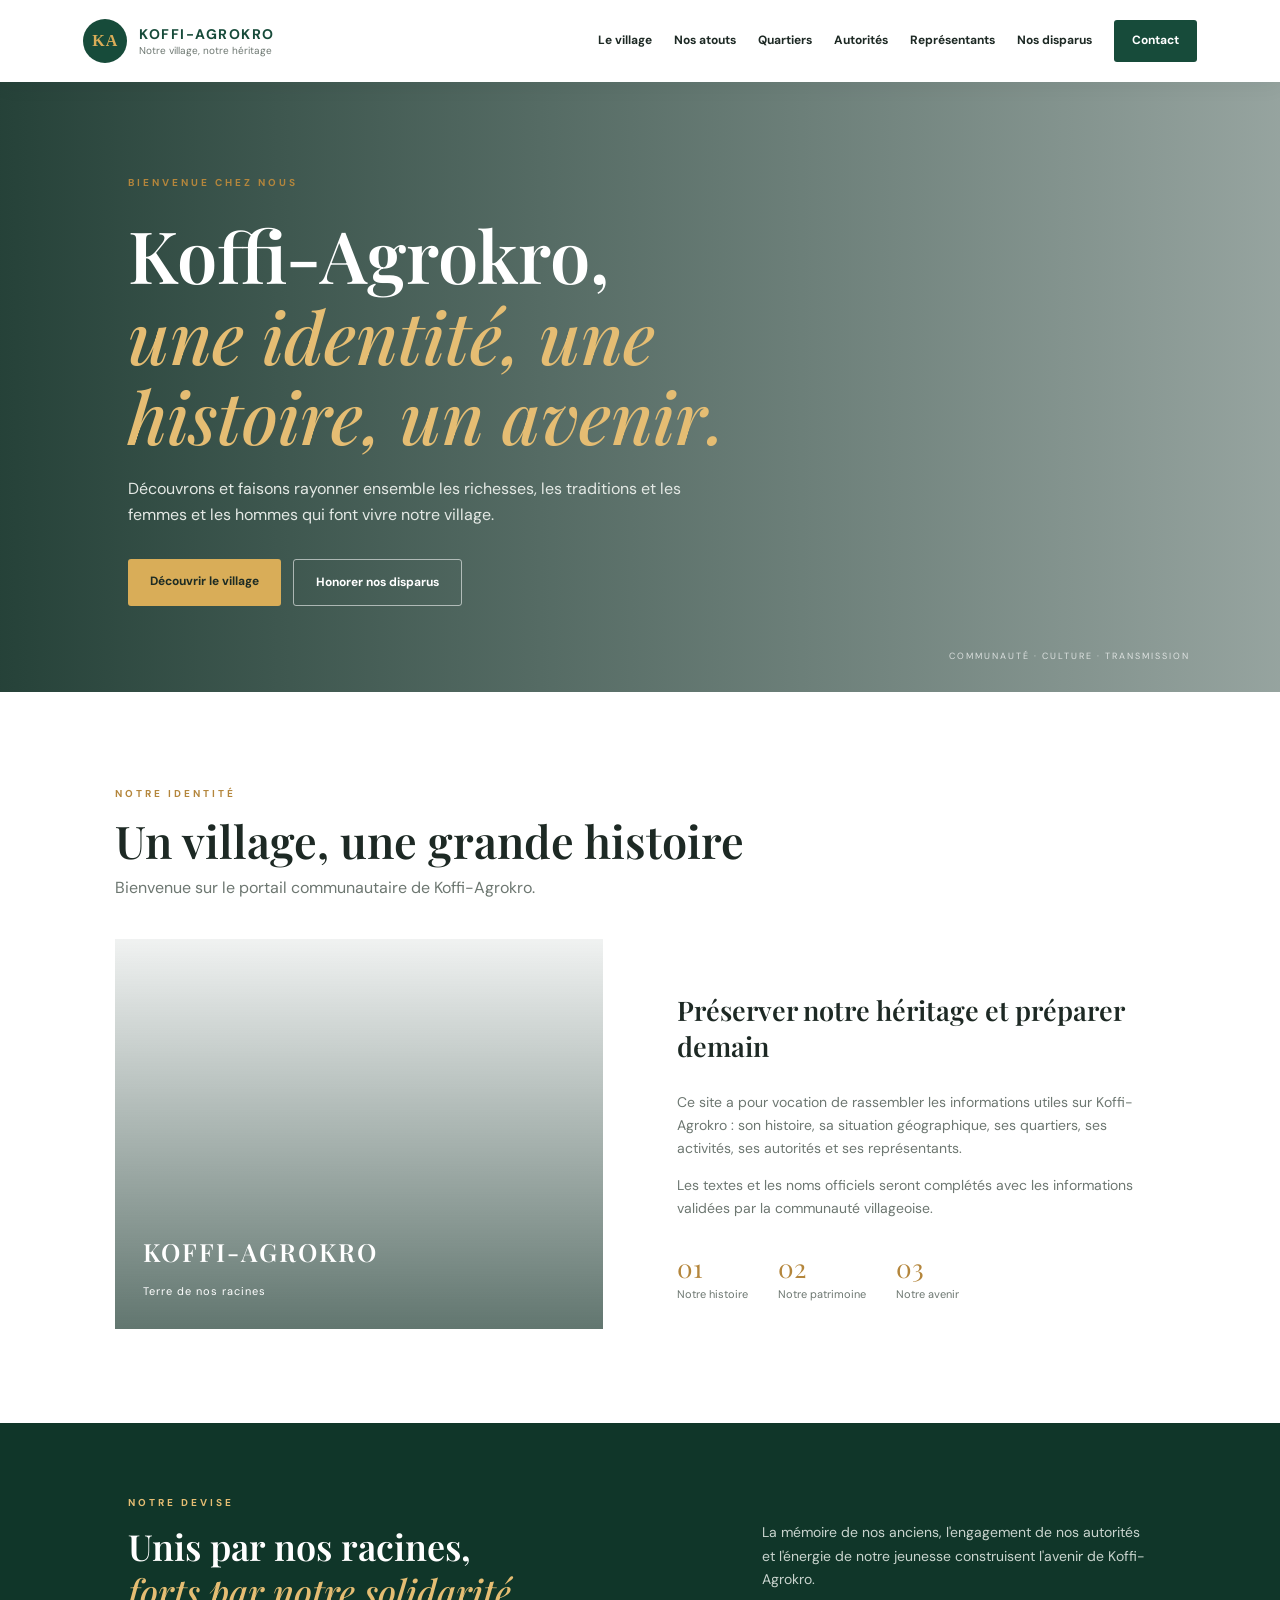
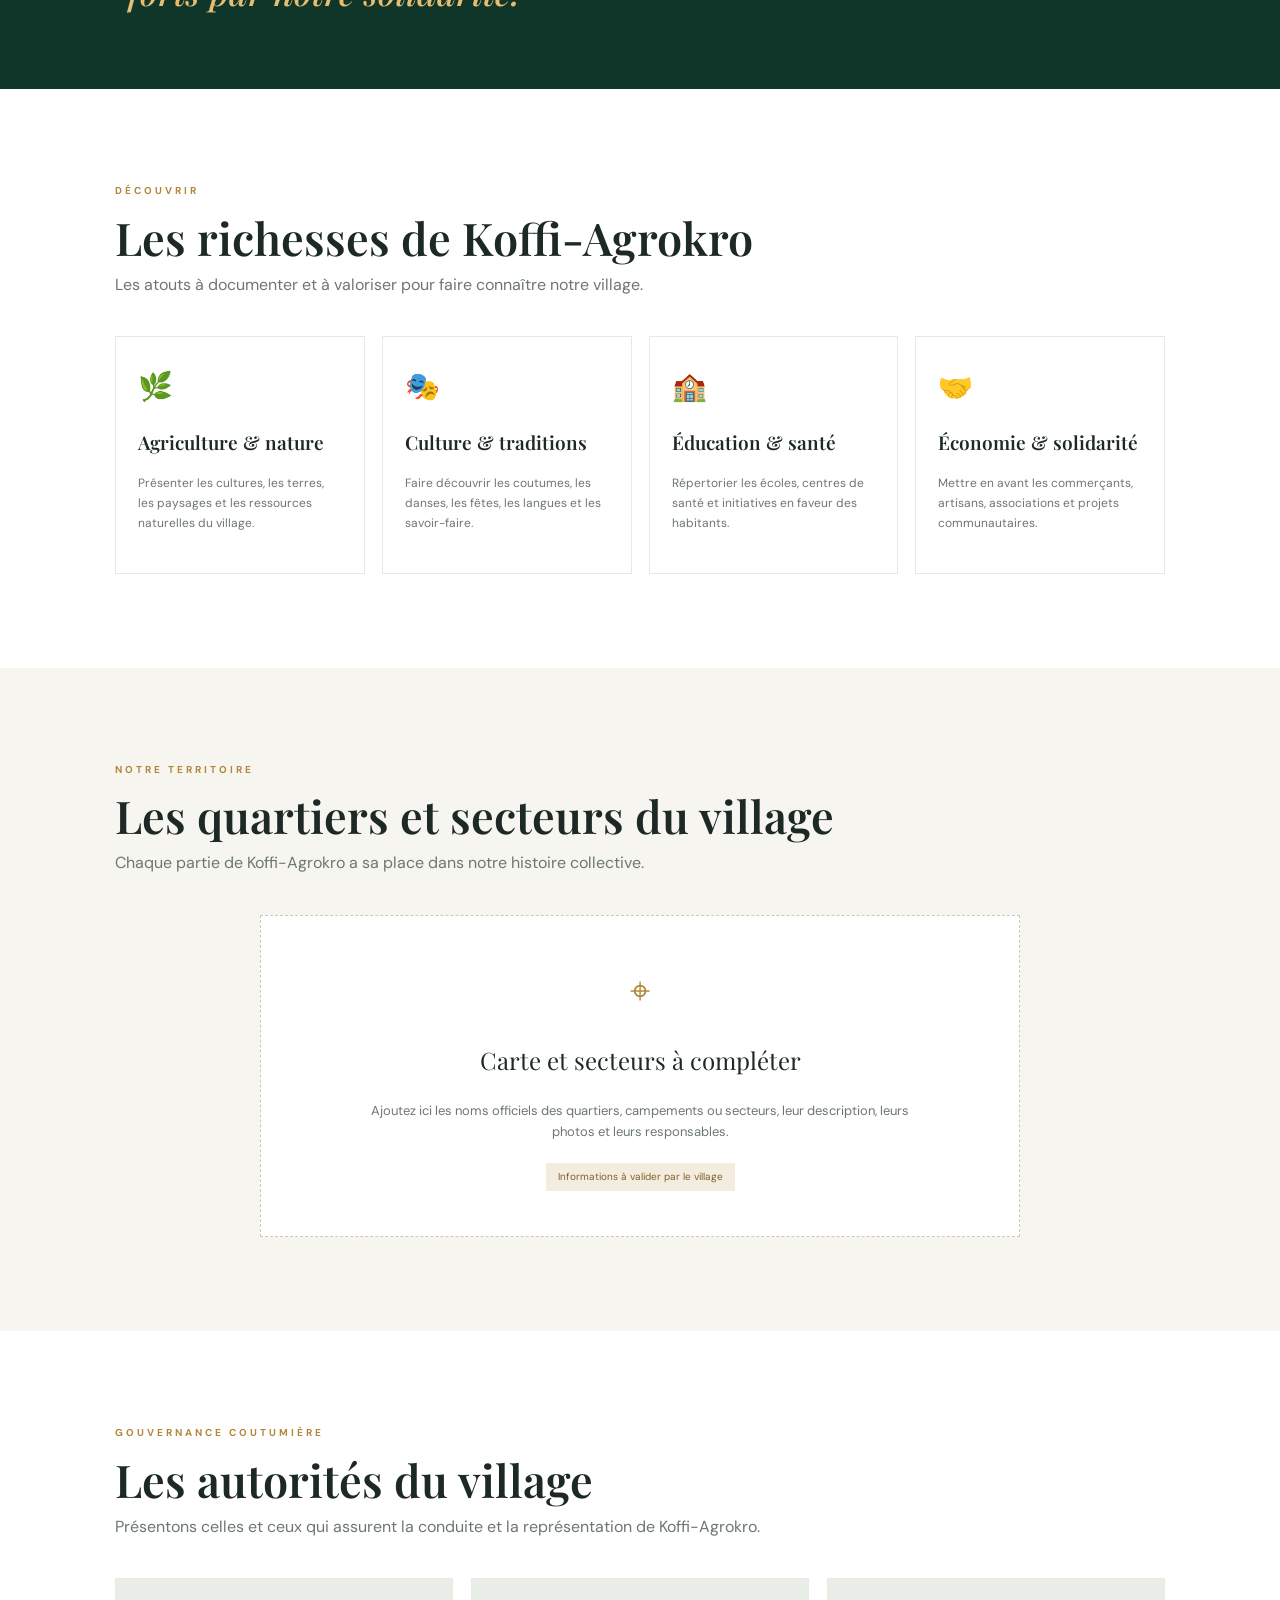
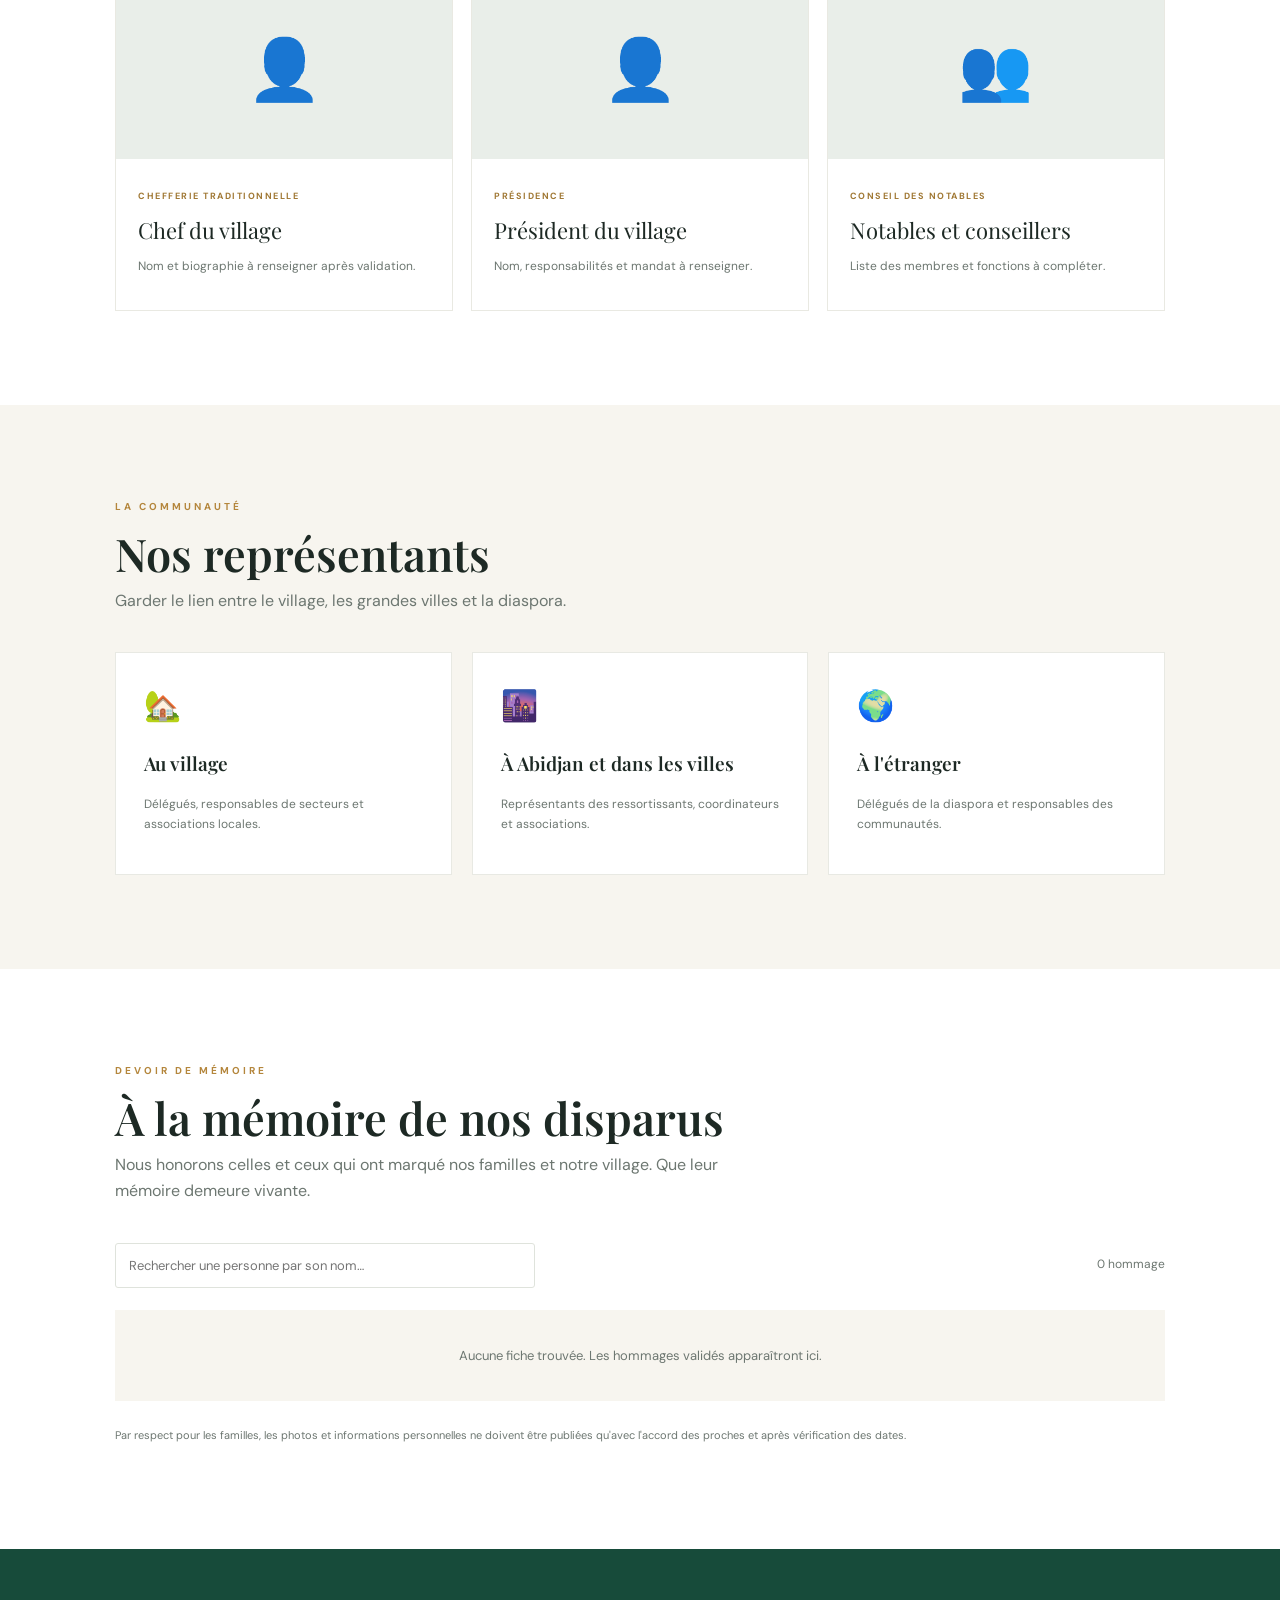
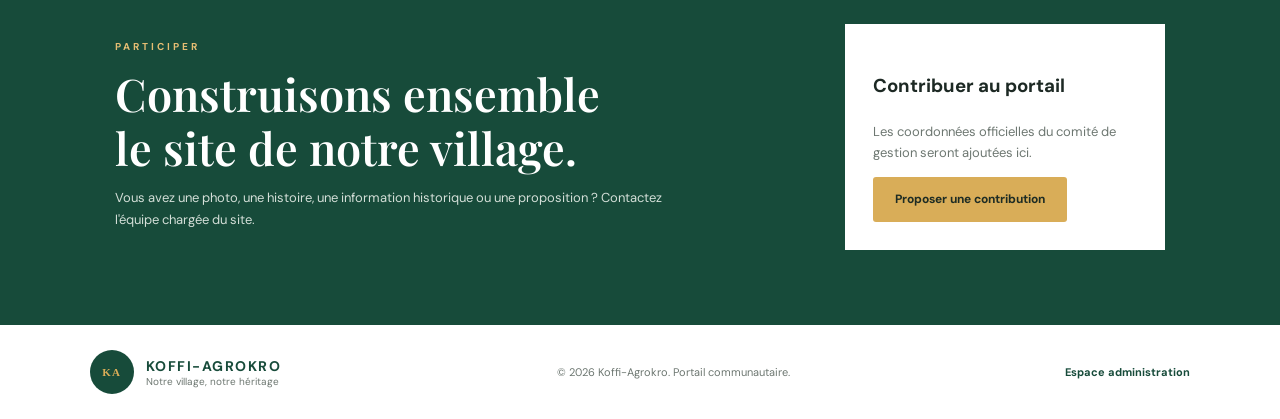
==== index.html @ fb9f36af "first commit" ====
<!doctype html>
<html lang="fr">
<head>
  <meta charset="utf-8">
  <meta name="viewport" content="width=device-width, initial-scale=1">
  <meta name="description" content="Portail communautaire de Koffi-Agrokro : histoire, patrimoine, autorités, quartiers et mémoire des disparus.">
  <title>Koffi-Agrokro | Notre village, notre héritage</title>
  <link rel="stylesheet" href="styles.css">
</head>
<body>
<header class="site-header">
  <a class="brand" href="#accueil" aria-label="Accueil Koffi-Agrokro">
    <span class="brand-mark">KA</span><span><strong>KOFFI-AGROKRO</strong><small>Notre village, notre héritage</small></span>
  </a>
  <button class="menu-toggle" id="menuToggle" aria-label="Ouvrir le menu">☰</button>
  <nav id="mainNav">
    <a href="#village">Le village</a><a href="#atouts">Nos atouts</a><a href="#quartiers">Quartiers</a>
    <a href="#autorites">Autorités</a><a href="#representants">Représentants</a><a href="#memoire">Nos disparus</a><a href="#contact" class="nav-cta">Contact</a>
  </nav>
</header>

<main>
<section class="hero" id="accueil">
  <div class="hero-overlay"></div>
  <div class="hero-content">
    <span class="eyebrow">BIENVENUE CHEZ NOUS</span>
    <h1>Koffi-Agrokro,<br><em>une identité, une histoire, un avenir.</em></h1>
    <p>Découvrons et faisons rayonner ensemble les richesses, les traditions et les femmes et les hommes qui font vivre notre village.</p>
    <div class="hero-actions"><a class="button button-gold" href="#village">Découvrir le village</a><a class="button button-light" href="#memoire">Honorer nos disparus</a></div>
  </div>
  <div class="hero-note">COMMUNAUTÉ · CULTURE · TRANSMISSION</div>
</section>

<section class="welcome section" id="village">
  <div class="section-kicker">NOTRE IDENTITÉ</div>
  <div class="section-heading"><h2>Un village, une grande histoire</h2><p>Bienvenue sur le portail communautaire de Koffi-Agrokro.</p></div>
  <div class="welcome-grid">
    <div class="welcome-art"><div class="art-label">KOFFI-AGROKRO<br><span>Terre de nos racines</span></div></div>
    <div class="welcome-copy">
      <h3>Préserver notre héritage et préparer demain</h3>
      <p>Ce site a pour vocation de rassembler les informations utiles sur Koffi-Agrokro : son histoire, sa situation géographique, ses quartiers, ses activités, ses autorités et ses représentants.</p>
      <p>Les textes et les noms officiels seront complétés avec les informations validées par la communauté villageoise.</p>
      <div class="fact-row"><div><strong>01</strong><span>Notre histoire</span></div><div><strong>02</strong><span>Notre patrimoine</span></div><div><strong>03</strong><span>Notre avenir</span></div></div>
    </div>
  </div>
</section>

<section class="dark-band">
  <div><span class="section-kicker light-kicker">NOTRE DEVISE</span><h2>Unis par nos racines,<br><em>forts par notre solidarité.</em></h2></div>
  <p>La mémoire de nos anciens, l'engagement de nos autorités et l'énergie de notre jeunesse construisent l'avenir de Koffi-Agrokro.</p>
</section>

<section class="section" id="atouts">
  <div class="section-kicker">DÉCOUVRIR</div><div class="section-heading"><h2>Les richesses de Koffi-Agrokro</h2><p>Les atouts à documenter et à valoriser pour faire connaître notre village.</p></div>
  <div class="cards-grid">
    <article class="info-card"><div class="card-icon">🌿</div><h3>Agriculture & nature</h3><p>Présenter les cultures, les terres, les paysages et les ressources naturelles du village.</p></article>
    <article class="info-card"><div class="card-icon">🎭</div><h3>Culture & traditions</h3><p>Faire découvrir les coutumes, les danses, les fêtes, les langues et les savoir-faire.</p></article>
    <article class="info-card"><div class="card-icon">🏫</div><h3>Éducation & santé</h3><p>Répertorier les écoles, centres de santé et initiatives en faveur des habitants.</p></article>
    <article class="info-card"><div class="card-icon">🤝</div><h3>Économie & solidarité</h3><p>Mettre en avant les commerçants, artisans, associations et projets communautaires.</p></article>
  </div>
</section>

<section class="section section-soft" id="quartiers">
  <div class="section-kicker">NOTRE TERRITOIRE</div><div class="section-heading"><h2>Les quartiers et secteurs du village</h2><p>Chaque partie de Koffi-Agrokro a sa place dans notre histoire collective.</p></div>
  <div class="placeholder-panel"><span class="placeholder-symbol">⌖</span><h3>Carte et secteurs à compléter</h3><p>Ajoutez ici les noms officiels des quartiers, campements ou secteurs, leur description, leurs photos et leurs responsables.</p><span class="small-tag">Informations à valider par le village</span></div>
</section>

<section class="section" id="autorites">
  <div class="section-kicker">GOUVERNANCE COUTUMIÈRE</div><div class="section-heading"><h2>Les autorités du village</h2><p>Présentons celles et ceux qui assurent la conduite et la représentation de Koffi-Agrokro.</p></div>
  <div class="leaders-grid">
    <article class="leader-card"><div class="portrait-placeholder">👤</div><div class="leader-info"><span class="role">CHEFFERIE TRADITIONNELLE</span><h3>Chef du village</h3><p>Nom et biographie à renseigner après validation.</p></div></article>
    <article class="leader-card"><div class="portrait-placeholder">👤</div><div class="leader-info"><span class="role">PRÉSIDENCE</span><h3>Président du village</h3><p>Nom, responsabilités et mandat à renseigner.</p></div></article>
    <article class="leader-card"><div class="portrait-placeholder">👥</div><div class="leader-info"><span class="role">CONSEIL DES NOTABLES</span><h3>Notables et conseillers</h3><p>Liste des membres et fonctions à compléter.</p></div></article>
  </div>
</section>

<section class="section section-soft" id="representants">
  <div class="section-kicker">LA COMMUNAUTÉ</div><div class="section-heading"><h2>Nos représentants</h2><p>Garder le lien entre le village, les grandes villes et la diaspora.</p></div>
  <div class="representative-grid">
    <article><span>🏡</span><h3>Au village</h3><p>Délégués, responsables de secteurs et associations locales.</p></article>
    <article><span>🌆</span><h3>À Abidjan et dans les villes</h3><p>Représentants des ressortissants, coordinateurs et associations.</p></article>
    <article><span>🌍</span><h3>À l'étranger</h3><p>Délégués de la diaspora et responsables des communautés.</p></article>
  </div>
</section>

<section class="memorial-section section" id="memoire">
  <div class="section-kicker">DEVOIR DE MÉMOIRE</div><div class="section-heading"><h2>À la mémoire de nos disparus</h2><p>Nous honorons celles et ceux qui ont marqué nos familles et notre village. Que leur mémoire demeure vivante.</p></div>
  <div class="memorial-tools"><input id="memorialSearch" type="search" placeholder="Rechercher une personne par son nom…" aria-label="Rechercher un disparu"><span id="memorialCount">0 hommage</span></div>
  <div class="memorial-grid" id="memorialGrid"><div class="empty-state">Les premières fiches commémoratives seront publiées ici après validation des familles.</div></div>
  <p class="privacy-note">Par respect pour les familles, les photos et informations personnelles ne doivent être publiées qu'avec l'accord des proches et après vérification des dates.</p>
</section>

<section class="contact-section" id="contact">
  <div class="contact-inner"><div><span class="section-kicker light-kicker">PARTICIPER</span><h2>Construisons ensemble<br>le site de notre village.</h2><p>Vous avez une photo, une histoire, une information historique ou une proposition ? Contactez l'équipe chargée du site.</p></div>
  <div class="contact-box"><h3>Contribuer au portail</h3><p>Les coordonnées officielles du comité de gestion seront ajoutées ici.</p><a class="button button-gold" href="mailto:contact@koffi-agrokro.ci?subject=Contribution%20au%20site%20de%20Koffi-Agrokro">Proposer une contribution</a></div></div>
</section>
</main>
<footer><a class="brand footer-brand" href="#accueil"><span class="brand-mark">KA</span><span><strong>KOFFI-AGROKRO</strong><small>Notre village, notre héritage</small></span></a><p>© <span id="year"></span> Koffi-Agrokro. Portail communautaire.</p><a href="admin.html">Espace administration</a></footer>
<script src="script.js"></script>
</body></html>
---- styles.css ----
@import url('https://fonts.googleapis.com/css2?family=DM+Sans:wght@400;500;600;700&family=Playfair+Display:wght@500;600;700&display=swap');
:root{--green:#174b3a;--deep:#103629;--gold:#d9ad58;--cream:#f7f5ef;--ink:#1d2924;--muted:#6d7771}
*{box-sizing:border-box}html{scroll-behavior:smooth}body{margin:0;color:var(--ink);font-family:'DM Sans',Arial,sans-serif;line-height:1.65}a{color:inherit;text-decoration:none}.site-header{height:82px;padding:0 6.5%;display:flex;align-items:center;justify-content:space-between;background:#fff;position:sticky;top:0;z-index:20;box-shadow:0 3px 20px #102d2010}.brand{display:flex;align-items:center;gap:12px;color:var(--green)}.brand-mark{width:44px;height:44px;border-radius:50%;background:var(--green);color:var(--gold);display:grid;place-items:center;font-family:Georgia,serif;font-weight:bold;letter-spacing:1px}.brand strong,.brand small{display:block;line-height:1.3}.brand strong{font-size:14px;letter-spacing:1.5px}.brand small{font-size:10px;color:var(--muted)}nav{display:flex;gap:22px;align-items:center;font-size:12px;font-weight:700}nav a:hover{color:#a97825}.nav-cta{background:var(--green);color:white;padding:11px 18px;border-radius:3px}.menu-toggle{display:none;background:none;border:0;font-size:26px}.hero{min-height:610px;background:linear-gradient(90deg,#102f25e8,#102f2570),url('https://images.unsplash.com/photo-1516026672322-bc52d61a55d5?auto=format&fit=crop&w=2000&q=85') center/cover;position:relative;display:flex;align-items:center;padding:70px 10%;color:white}.hero-content{max-width:720px;position:relative;z-index:1}.eyebrow,.section-kicker{font-size:10px;letter-spacing:3px;font-weight:700;color:#b4863c}.hero h1{font:600 clamp(40px,6vw,72px)/1.12 'Playfair Display',Georgia,serif;margin:20px 0}.hero h1 em,.dark-band h2 em{color:#e5bd73;font-weight:500}.hero p{max-width:570px;color:#e4e9e5;font-size:16px}.hero-actions{display:flex;gap:12px;margin-top:30px;flex-wrap:wrap}.button{display:inline-block;padding:13px 22px;font-size:12px;font-weight:700;border-radius:3px}.button-gold{background:var(--gold);color:#1e2c24}.button-light{border:1px solid #ffffff90;color:white}.hero-note{position:absolute;bottom:28px;right:7%;font-size:9px;letter-spacing:2px;color:#ffffffb8}.section{padding:94px 9%}.section-heading{margin:10px 0 38px}.section-heading h2,.contact-section h2{font:600 clamp(30px,4vw,45px)/1.2 'Playfair Display',Georgia,serif;margin:8px 0}.section-heading p{color:var(--muted);max-width:650px;margin:0}.welcome-grid{display:grid;grid-template-columns:1fr 1fr;gap:7%;align-items:center}.welcome-art{height:390px;background:linear-gradient(0deg,#102f25a8,#102f2510),url('https://images.unsplash.com/photo-1500382017468-9049fed747ef?auto=format&fit=crop&w=1000&q=80') center/cover;display:flex;align-items:end;padding:28px}.art-label{color:white;font:600 25px 'Playfair Display',serif;letter-spacing:2px}.art-label span{font:11px 'DM Sans';letter-spacing:1px}.welcome-copy h3{font:600 27px 'Playfair Display',serif}.welcome-copy p{color:var(--muted);font-size:14px}.fact-row{display:flex;gap:30px;margin-top:30px}.fact-row strong,.fact-row span{display:block}.fact-row strong{font:26px 'Playfair Display';color:#b4863c}.fact-row span{font-size:11px;color:var(--muted)}.dark-band{background:var(--deep);color:white;padding:65px 10%;display:flex;justify-content:space-between;gap:50px;align-items:center}.dark-band h2{font:600 36px/1.25 'Playfair Display';margin:10px 0}.dark-band p{max-width:390px;color:#c9d4ce;font-size:14px}.light-kicker{color:#e5bd73}.cards-grid{display:grid;grid-template-columns:repeat(4,1fr);gap:17px}.info-card{padding:27px 22px;border:1px solid #e8e9e3;background:white;min-height:220px}.card-icon{font-size:28px}.info-card h3,.representative-grid h3{font:600 19px 'Playfair Display'}.info-card p,.representative-grid p{font-size:12px;color:var(--muted)}.section-soft{background:var(--cream)}.placeholder-panel{border:1px dashed #c9c9b9;background:#fff;padding:45px;text-align:center;max-width:760px;margin:auto}.placeholder-symbol{font-size:36px;color:#b4863c}.placeholder-panel h3{font:24px 'Playfair Display'}.placeholder-panel p{max-width:540px;margin:auto;color:var(--muted);font-size:13px}.small-tag{display:inline-block;margin-top:20px;background:#f3eddf;color:#80602d;padding:6px 12px;font-size:10px}.leaders-grid{display:grid;grid-template-columns:repeat(3,1fr);gap:18px}.leader-card{border:1px solid #e9e9e2;background:#fff}.portrait-placeholder{height:180px;background:#e9eee9;display:grid;place-items:center;font-size:60px;color:#9ca99f}.leader-info{padding:22px}.role{font-size:9px;letter-spacing:1.5px;color:#a07834;font-weight:bold}.leader-info h3{font:22px 'Playfair Display';margin:7px 0}.leader-info p{font-size:12px;color:var(--muted)}.representative-grid{display:grid;grid-template-columns:repeat(3,1fr);gap:20px}.representative-grid article{padding:28px;background:white;border:1px solid #e8e9e3}.representative-grid article>span{font-size:30px}.memorial-section{background:#fff}.memorial-tools{display:flex;justify-content:space-between;gap:15px;align-items:center;margin-bottom:22px}.memorial-tools input,.admin-form input,.admin-form textarea,.admin-form select{padding:13px;border:1px solid #dfe3dc;border-radius:3px;font:13px 'DM Sans';width:100%;background:white}.memorial-tools input{max-width:420px}.memorial-tools span{font-size:12px;color:var(--muted)}.memorial-grid{display:grid;grid-template-columns:repeat(3,1fr);gap:18px}.memorial-card{border:1px solid #e7e7e0;padding:20px;display:flex;gap:15px}.memorial-photo{width:85px;height:100px;object-fit:cover;background:#edf0eb}.memorial-card h3{font:18px 'Playfair Display';margin:0}.memorial-card p{font-size:11px;color:var(--muted);margin:4px 0}.empty-state{grid-column:1/-1;padding:35px;text-align:center;background:var(--cream);color:var(--muted);font-size:13px}.privacy-note{font-size:11px;color:var(--muted);margin-top:25px}.contact-section{background:var(--green);color:white;padding:75px 9%}.contact-inner{display:flex;justify-content:space-between;gap:50px;align-items:center}.contact-inner>div:first-child{max-width:560px}.contact-section p{color:#d4dfd8;font-size:13px}.contact-box{background:#fff;color:var(--ink);padding:28px;max-width:320px}.contact-box p{color:var(--muted)}footer{padding:25px 7%;display:flex;align-items:center;justify-content:space-between;gap:20px;font-size:11px;color:var(--muted)}footer>a:last-child{color:var(--green);font-weight:bold}.footer-brand{color:var(--green)}
/* Administration */.admin-body{background:var(--cream);min-height:100vh}.admin-wrap{max-width:1050px;margin:45px auto;padding:0 20px}.admin-top{display:flex;justify-content:space-between;align-items:center;gap:20px;margin-bottom:30px}.admin-top h1{font:34px 'Playfair Display';margin:5px 0}.admin-panel{background:#fff;border:1px solid #e6e8e1;padding:26px;margin-bottom:22px}.admin-panel h2{font:23px 'Playfair Display';margin-top:0}.admin-form{display:grid;grid-template-columns:repeat(2,1fr);gap:13px}.admin-form label{font-size:11px;font-weight:bold;color:#59665e;display:block}.admin-form label input,.admin-form label textarea,.admin-form label select{margin-top:6px}.admin-form .wide{grid-column:1/-1}.admin-form textarea{min-height:85px;resize:vertical}.admin-form button{border:0;cursor:pointer}.admin-list{display:grid;gap:10px}.admin-item{display:flex;justify-content:space-between;align-items:center;gap:15px;padding:12px;background:var(--cream);font-size:13px}.delete-btn{background:#8d3838;color:white;border:0;padding:8px 12px;cursor:pointer}.admin-help{font-size:12px;color:var(--muted);line-height:1.6}.notice{padding:12px;background:#f4eddd;color:#6c542b;font-size:12px;margin-bottom:18px}
@media(max-width:900px){nav{gap:12px;font-size:10px}.site-header{padding:0 4%}.section{padding:70px 6%}.cards-grid{grid-template-columns:repeat(2,1fr)}}
@media(max-width:680px){.site-header{height:70px}.menu-toggle{display:block}nav{display:none;position:absolute;top:70px;left:0;right:0;background:#fff;padding:18px 7%;box-shadow:0 10px 15px #0001;flex-direction:column;align-items:stretch}nav.open{display:flex}nav a{padding:8px}.hero{min-height:570px;padding:60px 7%}.hero h1{font-size:43px}.welcome-grid,.contact-inner{grid-template-columns:1fr;display:grid}.welcome-art{height:270px}.dark-band{display:block;padding:50px 7%}.cards-grid,.leaders-grid,.representative-grid,.memorial-grid{grid-template-columns:1fr}.contact-box{max-width:none}.memorial-tools{align-items:stretch;flex-direction:column}.memorial-tools input{max-width:none}footer{flex-direction:column;align-items:flex-start}.admin-top{align-items:flex-start;flex-direction:column}.admin-form{grid-template-columns:1fr}.admin-form .wide{grid-column:auto}.memorial-card{max-width:100%}}
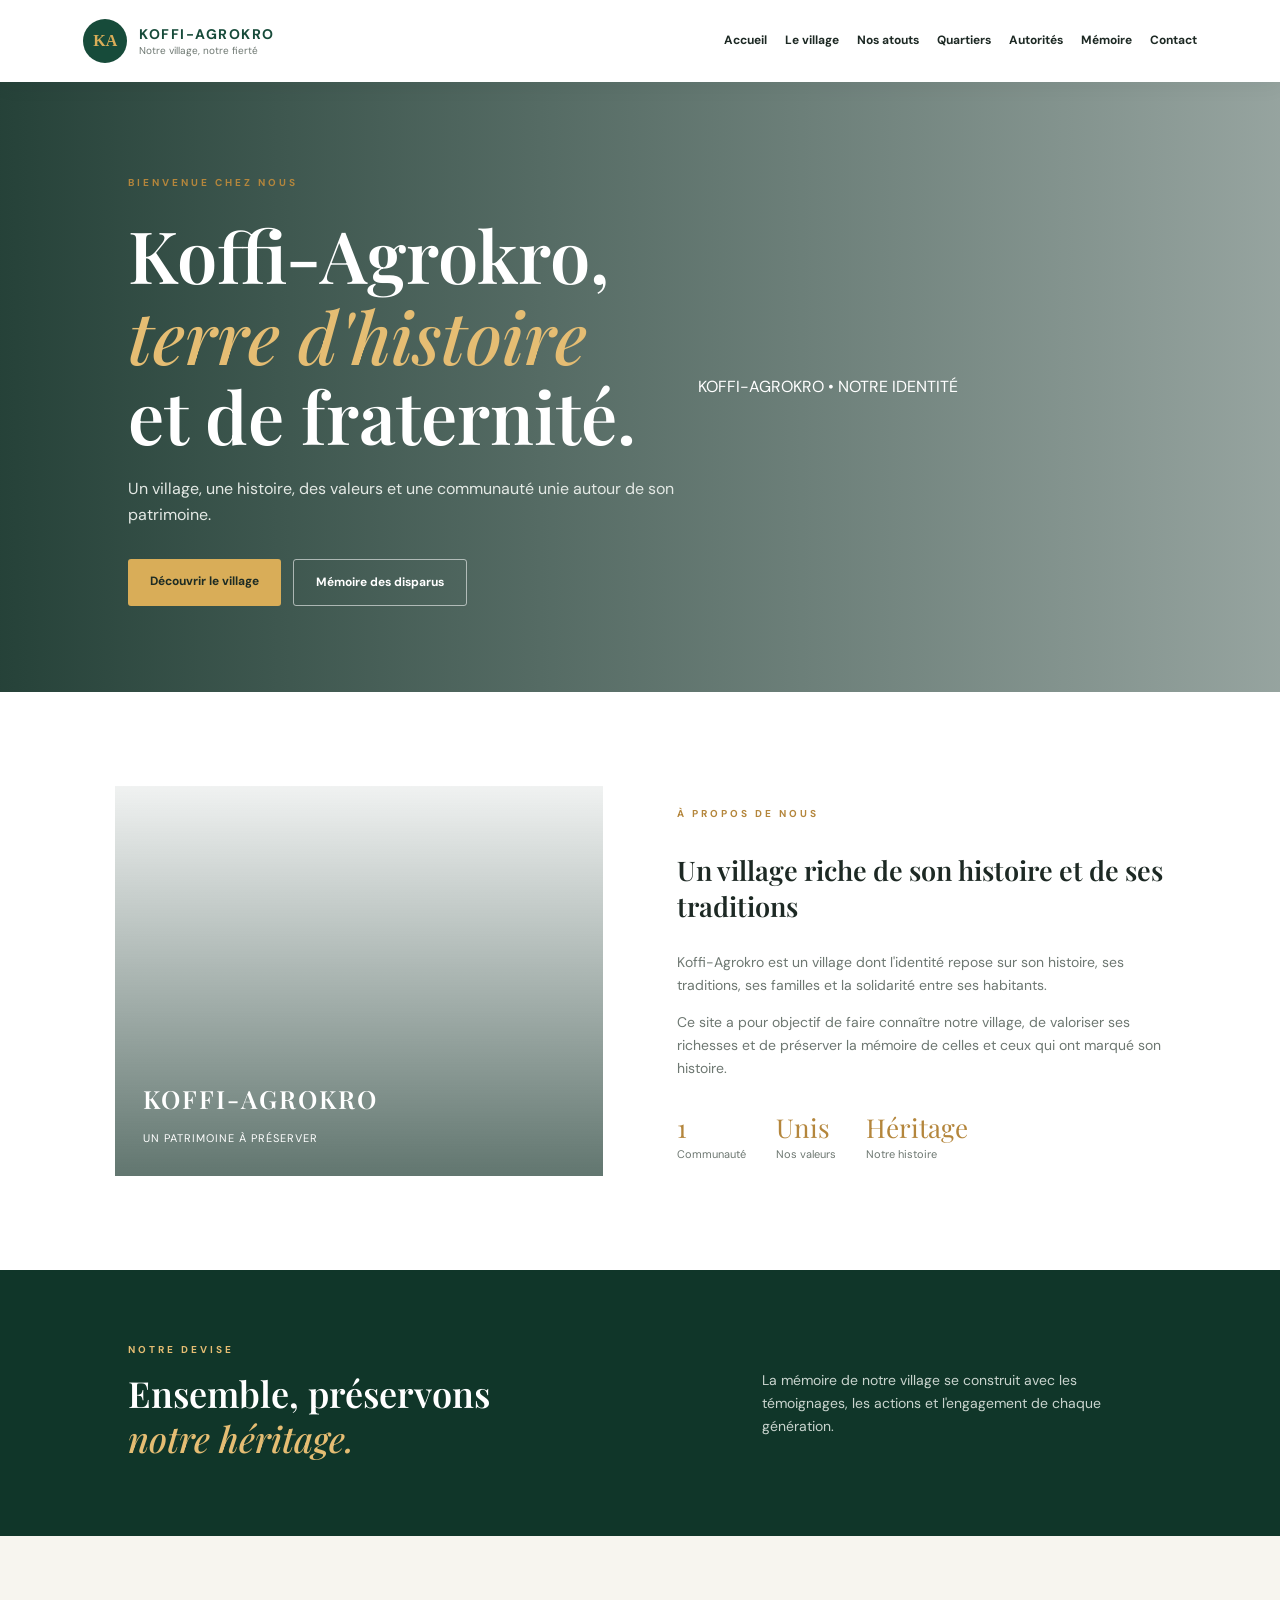
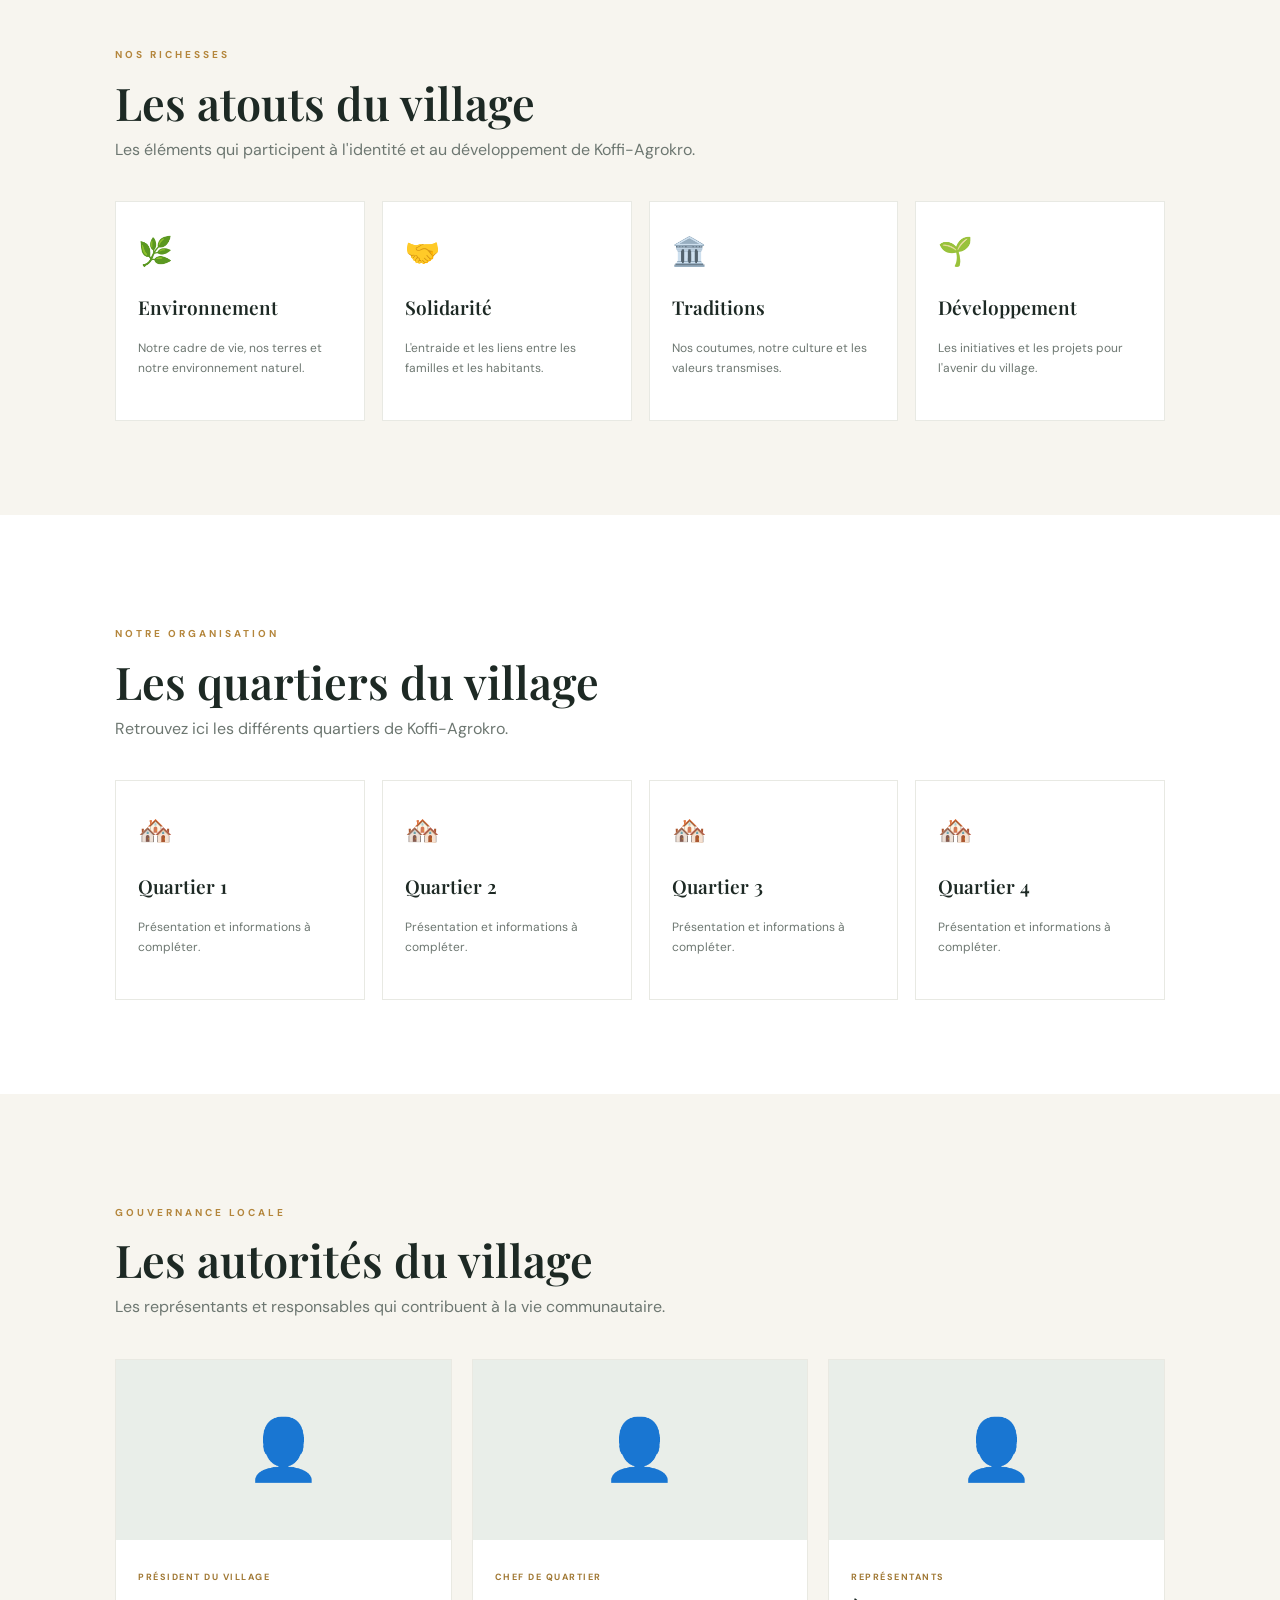
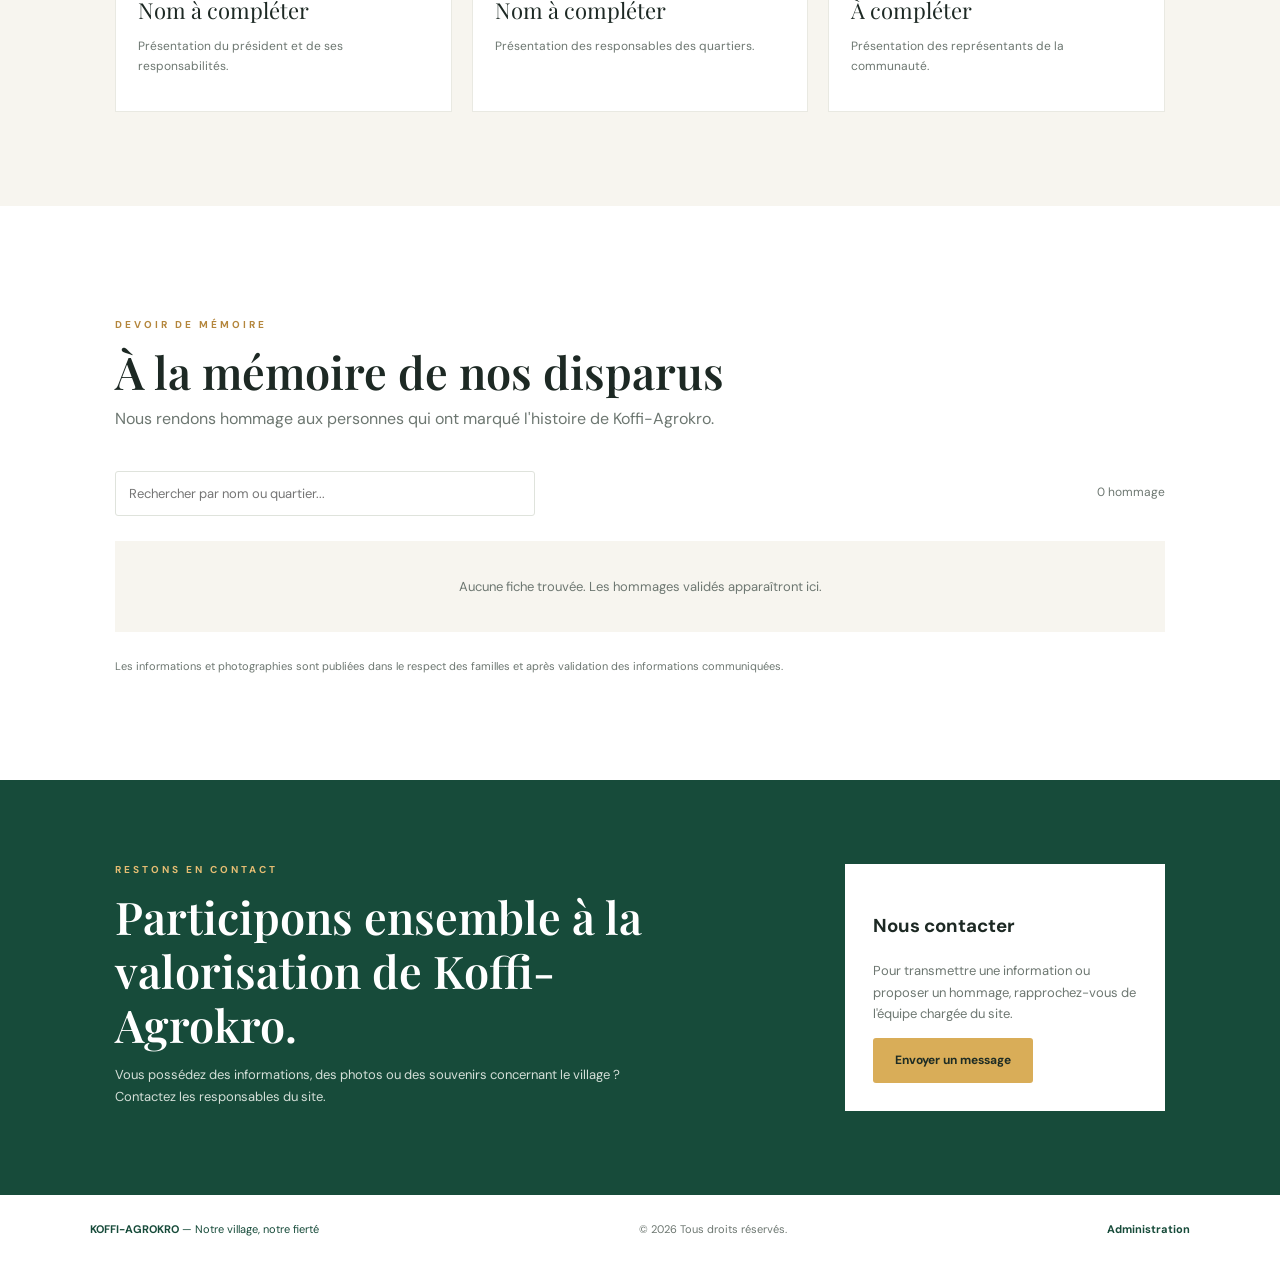
==== commit 713f310d: "Initial commit" ====
--- a/index.html
+++ b/index.html
@@ -1,100 +1,166 @@
-<!doctype html>
+
+<!DOCTYPE html>
 <html lang="fr">
 <head>
-  <meta charset="utf-8">
-  <meta name="viewport" content="width=device-width, initial-scale=1">
-  <meta name="description" content="Portail communautaire de Koffi-Agrokro : histoire, patrimoine, autorités, quartiers et mémoire des disparus.">
-  <title>Koffi-Agrokro | Notre village, notre héritage</title>
+  <meta charset="UTF-8">
+  <meta name="viewport" content="width=device-width, initial-scale=1.0">
+  <meta name="description" content="Bienvenue à Koffi-Agrokro : découvrez notre village, son histoire, ses quartiers et ses habitants.">
+  <title>Koffi-Agrokro | Notre village</title>
   <link rel="stylesheet" href="styles.css">
 </head>
 <body>
+
 <header class="site-header">
-  <a class="brand" href="#accueil" aria-label="Accueil Koffi-Agrokro">
-    <span class="brand-mark">KA</span><span><strong>KOFFI-AGROKRO</strong><small>Notre village, notre héritage</small></span>
+  <a href="#accueil" class="brand">
+    <span class="brand-mark">KA</span>
+    <span><strong>KOFFI-AGROKRO</strong><small>Notre village, notre fierté</small></span>
   </a>
+
   <button class="menu-toggle" id="menuToggle" aria-label="Ouvrir le menu">☰</button>
+
   <nav id="mainNav">
-    <a href="#village">Le village</a><a href="#atouts">Nos atouts</a><a href="#quartiers">Quartiers</a>
-    <a href="#autorites">Autorités</a><a href="#representants">Représentants</a><a href="#memoire">Nos disparus</a><a href="#contact" class="nav-cta">Contact</a>
+    <a href="#accueil">Accueil</a>
+    <a href="#village">Le village</a>
+    <a href="#atouts">Nos atouts</a>
+    <a href="#quartiers">Quartiers</a>
+    <a href="#autorites">Autorités</a>
+    <a href="#memorial">Mémoire</a>
+    <a href="#contact">Contact</a>
   </nav>
 </header>
 
 <main>
-<section class="hero" id="accueil">
-  <div class="hero-overlay"></div>
-  <div class="hero-content">
-    <span class="eyebrow">BIENVENUE CHEZ NOUS</span>
-    <h1>Koffi-Agrokro,<br><em>une identité, une histoire, un avenir.</em></h1>
-    <p>Découvrons et faisons rayonner ensemble les richesses, les traditions et les femmes et les hommes qui font vivre notre village.</p>
-    <div class="hero-actions"><a class="button button-gold" href="#village">Découvrir le village</a><a class="button button-light" href="#memoire">Honorer nos disparus</a></div>
-  </div>
-  <div class="hero-note">COMMUNAUTÉ · CULTURE · TRANSMISSION</div>
-</section>
+  <section class="hero" id="accueil">
+    <div class="hero-content">
+      <span class="eyebrow">BIENVENUE CHEZ NOUS</span>
+      <h1>Koffi-Agrokro,<br><em>terre d'histoire</em><br>et de fraternité.</h1>
+      <p>Un village, une histoire, des valeurs et une communauté unie autour de son patrimoine.</p>
+      <div class="hero-actions">
+        <a href="#village" class="button button-gold">Découvrir le village</a>
+        <a href="#memorial" class="button button-light">Mémoire des disparus</a>
+      </div>
+    </div>
+    <span class="hero-note">KOFFI-AGROKRO • NOTRE IDENTITÉ</span>
+  </section>
 
-<section class="welcome section" id="village">
-  <div class="section-kicker">NOTRE IDENTITÉ</div>
-  <div class="section-heading"><h2>Un village, une grande histoire</h2><p>Bienvenue sur le portail communautaire de Koffi-Agrokro.</p></div>
-  <div class="welcome-grid">
-    <div class="welcome-art"><div class="art-label">KOFFI-AGROKRO<br><span>Terre de nos racines</span></div></div>
-    <div class="welcome-copy">
-      <h3>Préserver notre héritage et préparer demain</h3>
-      <p>Ce site a pour vocation de rassembler les informations utiles sur Koffi-Agrokro : son histoire, sa situation géographique, ses quartiers, ses activités, ses autorités et ses représentants.</p>
-      <p>Les textes et les noms officiels seront complétés avec les informations validées par la communauté villageoise.</p>
-      <div class="fact-row"><div><strong>01</strong><span>Notre histoire</span></div><div><strong>02</strong><span>Notre patrimoine</span></div><div><strong>03</strong><span>Notre avenir</span></div></div>
+  <section class="section" id="village">
+    <div class="welcome-grid">
+      <div class="welcome-art">
+        <div class="art-label">KOFFI-AGROKRO<br><span>UN PATRIMOINE À PRÉSERVER</span></div>
+      </div>
+      <div class="welcome-copy">
+        <span class="section-kicker">À PROPOS DE NOUS</span>
+        <h3>Un village riche de son histoire et de ses traditions</h3>
+        <p>Koffi-Agrokro est un village dont l'identité repose sur son histoire, ses traditions, ses familles et la solidarité entre ses habitants.</p>
+        <p>Ce site a pour objectif de faire connaître notre village, de valoriser ses richesses et de préserver la mémoire de celles et ceux qui ont marqué son histoire.</p>
+        <div class="fact-row">
+          <div><strong>1</strong><span>Communauté</span></div>
+          <div><strong>Unis</strong><span>Nos valeurs</span></div>
+          <div><strong>Héritage</strong><span>Notre histoire</span></div>
+        </div>
+      </div>
     </div>
-  </div>
-</section>
+  </section>
 
-<section class="dark-band">
-  <div><span class="section-kicker light-kicker">NOTRE DEVISE</span><h2>Unis par nos racines,<br><em>forts par notre solidarité.</em></h2></div>
-  <p>La mémoire de nos anciens, l'engagement de nos autorités et l'énergie de notre jeunesse construisent l'avenir de Koffi-Agrokro.</p>
-</section>
+  <section class="dark-band">
+    <div>
+      <span class="section-kicker light-kicker">NOTRE DEVISE</span>
+      <h2>Ensemble, préservons<br><em>notre héritage.</em></h2>
+    </div>
+    <p>La mémoire de notre village se construit avec les témoignages, les actions et l'engagement de chaque génération.</p>
+  </section>
 
-<section class="section" id="atouts">
-  <div class="section-kicker">DÉCOUVRIR</div><div class="section-heading"><h2>Les richesses de Koffi-Agrokro</h2><p>Les atouts à documenter et à valoriser pour faire connaître notre village.</p></div>
-  <div class="cards-grid">
-    <article class="info-card"><div class="card-icon">🌿</div><h3>Agriculture & nature</h3><p>Présenter les cultures, les terres, les paysages et les ressources naturelles du village.</p></article>
-    <article class="info-card"><div class="card-icon">🎭</div><h3>Culture & traditions</h3><p>Faire découvrir les coutumes, les danses, les fêtes, les langues et les savoir-faire.</p></article>
-    <article class="info-card"><div class="card-icon">🏫</div><h3>Éducation & santé</h3><p>Répertorier les écoles, centres de santé et initiatives en faveur des habitants.</p></article>
-    <article class="info-card"><div class="card-icon">🤝</div><h3>Économie & solidarité</h3><p>Mettre en avant les commerçants, artisans, associations et projets communautaires.</p></article>
-  </div>
-</section>
+  <section class="section section-soft" id="atouts">
+    <div class="section-heading">
+      <span class="section-kicker">NOS RICHESSES</span>
+      <h2>Les atouts du village</h2>
+      <p>Les éléments qui participent à l'identité et au développement de Koffi-Agrokro.</p>
+    </div>
+    <div class="cards-grid">
+      <article class="info-card"><span class="card-icon">🌿</span><h3>Environnement</h3><p>Notre cadre de vie, nos terres et notre environnement naturel.</p></article>
+      <article class="info-card"><span class="card-icon">🤝</span><h3>Solidarité</h3><p>L'entraide et les liens entre les familles et les habitants.</p></article>
+      <article class="info-card"><span class="card-icon">🏛️</span><h3>Traditions</h3><p>Nos coutumes, notre culture et les valeurs transmises.</p></article>
+      <article class="info-card"><span class="card-icon">🌱</span><h3>Développement</h3><p>Les initiatives et les projets pour l'avenir du village.</p></article>
+    </div>
+  </section>
 
-<section class="section section-soft" id="quartiers">
-  <div class="section-kicker">NOTRE TERRITOIRE</div><div class="section-heading"><h2>Les quartiers et secteurs du village</h2><p>Chaque partie de Koffi-Agrokro a sa place dans notre histoire collective.</p></div>
-  <div class="placeholder-panel"><span class="placeholder-symbol">⌖</span><h3>Carte et secteurs à compléter</h3><p>Ajoutez ici les noms officiels des quartiers, campements ou secteurs, leur description, leurs photos et leurs responsables.</p><span class="small-tag">Informations à valider par le village</span></div>
-</section>
+  <section class="section" id="quartiers">
+    <div class="section-heading">
+      <span class="section-kicker">NOTRE ORGANISATION</span>
+      <h2>Les quartiers du village</h2>
+      <p>Retrouvez ici les différents quartiers de Koffi-Agrokro.</p>
+    </div>
+    <div class="cards-grid">
+      <article class="info-card"><span class="card-icon">🏘️</span><h3>Quartier 1</h3><p>Présentation et informations à compléter.</p></article>
+      <article class="info-card"><span class="card-icon">🏘️</span><h3>Quartier 2</h3><p>Présentation et informations à compléter.</p></article>
+      <article class="info-card"><span class="card-icon">🏘️</span><h3>Quartier 3</h3><p>Présentation et informations à compléter.</p></article>
+      <article class="info-card"><span class="card-icon">🏘️</span><h3>Quartier 4</h3><p>Présentation et informations à compléter.</p></article>
+    </div>
+  </section>
 
-<section class="section" id="autorites">
-  <div class="section-kicker">GOUVERNANCE COUTUMIÈRE</div><div class="section-heading"><h2>Les autorités du village</h2><p>Présentons celles et ceux qui assurent la conduite et la représentation de Koffi-Agrokro.</p></div>
-  <div class="leaders-grid">
-    <article class="leader-card"><div class="portrait-placeholder">👤</div><div class="leader-info"><span class="role">CHEFFERIE TRADITIONNELLE</span><h3>Chef du village</h3><p>Nom et biographie à renseigner après validation.</p></div></article>
-    <article class="leader-card"><div class="portrait-placeholder">👤</div><div class="leader-info"><span class="role">PRÉSIDENCE</span><h3>Président du village</h3><p>Nom, responsabilités et mandat à renseigner.</p></div></article>
-    <article class="leader-card"><div class="portrait-placeholder">👥</div><div class="leader-info"><span class="role">CONSEIL DES NOTABLES</span><h3>Notables et conseillers</h3><p>Liste des membres et fonctions à compléter.</p></div></article>
-  </div>
-</section>
+  <section class="section section-soft" id="autorites">
+    <div class="section-heading">
+      <span class="section-kicker">GOUVERNANCE LOCALE</span>
+      <h2>Les autorités du village</h2>
+      <p>Les représentants et responsables qui contribuent à la vie communautaire.</p>
+    </div>
+    <div class="leaders-grid">
+      <article class="leader-card">
+        <div class="portrait-placeholder">👤</div>
+        <div class="leader-info"><span class="role">PRÉSIDENT DU VILLAGE</span><h3>Nom à compléter</h3><p>Présentation du président et de ses responsabilités.</p></div>
+      </article>
+      <article class="leader-card">
+        <div class="portrait-placeholder">👤</div>
+        <div class="leader-info"><span class="role">CHEF DE QUARTIER</span><h3>Nom à compléter</h3><p>Présentation des responsables des quartiers.</p></div>
+      </article>
+      <article class="leader-card">
+        <div class="portrait-placeholder">👤</div>
+        <div class="leader-info"><span class="role">REPRÉSENTANTS</span><h3>À compléter</h3><p>Présentation des représentants de la communauté.</p></div>
+      </article>
+    </div>
+  </section>
 
-<section class="section section-soft" id="representants">
-  <div class="section-kicker">LA COMMUNAUTÉ</div><div class="section-heading"><h2>Nos représentants</h2><p>Garder le lien entre le village, les grandes villes et la diaspora.</p></div>
-  <div class="representative-grid">
-    <article><span>🏡</span><h3>Au village</h3><p>Délégués, responsables de secteurs et associations locales.</p></article>
-    <article><span>🌆</span><h3>À Abidjan et dans les villes</h3><p>Représentants des ressortissants, coordinateurs et associations.</p></article>
-    <article><span>🌍</span><h3>À l'étranger</h3><p>Délégués de la diaspora et responsables des communautés.</p></article>
-  </div>
-</section>
+  <section class="section memorial-section" id="memorial">
+    <div class="section-heading">
+      <span class="section-kicker">DEVOIR DE MÉMOIRE</span>
+      <h2>À la mémoire de nos disparus</h2>
+      <p>Nous rendons hommage aux personnes qui ont marqué l'histoire de Koffi-Agrokro.</p>
+    </div>
 
-<section class="memorial-section section" id="memoire">
-  <div class="section-kicker">DEVOIR DE MÉMOIRE</div><div class="section-heading"><h2>À la mémoire de nos disparus</h2><p>Nous honorons celles et ceux qui ont marqué nos familles et notre village. Que leur mémoire demeure vivante.</p></div>
-  <div class="memorial-tools"><input id="memorialSearch" type="search" placeholder="Rechercher une personne par son nom…" aria-label="Rechercher un disparu"><span id="memorialCount">0 hommage</span></div>
-  <div class="memorial-grid" id="memorialGrid"><div class="empty-state">Les premières fiches commémoratives seront publiées ici après validation des familles.</div></div>
-  <p class="privacy-note">Par respect pour les familles, les photos et informations personnelles ne doivent être publiées qu'avec l'accord des proches et après vérification des dates.</p>
-</section>
+    <div class="memorial-tools">
+      <input id="memorialSearch" type="search" placeholder="Rechercher par nom ou quartier..." aria-label="Rechercher une personne">
+      <span id="memorialCount">0 hommage</span>
+    </div>
 
-<section class="contact-section" id="contact">
-  <div class="contact-inner"><div><span class="section-kicker light-kicker">PARTICIPER</span><h2>Construisons ensemble<br>le site de notre village.</h2><p>Vous avez une photo, une histoire, une information historique ou une proposition ? Contactez l'équipe chargée du site.</p></div>
-  <div class="contact-box"><h3>Contribuer au portail</h3><p>Les coordonnées officielles du comité de gestion seront ajoutées ici.</p><a class="button button-gold" href="mailto:contact@koffi-agrokro.ci?subject=Contribution%20au%20site%20de%20Koffi-Agrokro">Proposer une contribution</a></div></div>
-</section>
+    <div class="memorial-grid" id="memorialGrid">
+      <div class="empty-state">Les hommages validés apparaîtront ici.</div>
+    </div>
+
+    <p class="privacy-note">Les informations et photographies sont publiées dans le respect des familles et après validation des informations communiquées.</p>
+  </section>
+
+  <section class="contact-section" id="contact">
+    <div class="contact-inner">
+      <div>
+        <span class="section-kicker light-kicker">RESTONS EN CONTACT</span>
+        <h2>Participons ensemble à la valorisation de Koffi-Agrokro.</h2>
+        <p>Vous possédez des informations, des photos ou des souvenirs concernant le village ? Contactez les responsables du site.</p>
+      </div>
+      <div class="contact-box">
+        <h3>Nous contacter</h3>
+        <p>Pour transmettre une information ou proposer un hommage, rapprochez-vous de l'équipe chargée du site.</p>
+        <a class="button button-gold" href="mailto:contact@koffi-agrokro.ci">Envoyer un message</a>
+      </div>
+    </div>
+  </section>
 </main>
-<footer><a class="brand footer-brand" href="#accueil"><span class="brand-mark">KA</span><span><strong>KOFFI-AGROKRO</strong><small>Notre village, notre héritage</small></span></a><p>© <span id="year"></span> Koffi-Agrokro. Portail communautaire.</p><a href="admin.html">Espace administration</a></footer>
+
+<footer>
+  <span class="footer-brand"><strong>KOFFI-AGROKRO</strong> — Notre village, notre fierté</span>
+  <span>© <span id="year"></span> Tous droits réservés.</span>
+  <a href="admin.html">Administration</a>
+</footer>
+
 <script src="script.js"></script>
-</body></html>+</body>
+</html>
--- a/styles.css
+++ b/styles.css
@@ -1,6 +1,208 @@
+
 @import url('https://fonts.googleapis.com/css2?family=DM+Sans:wght@400;500;600;700&family=Playfair+Display:wght@500;600;700&display=swap');
-:root{--green:#174b3a;--deep:#103629;--gold:#d9ad58;--cream:#f7f5ef;--ink:#1d2924;--muted:#6d7771}
-*{box-sizing:border-box}html{scroll-behavior:smooth}body{margin:0;color:var(--ink);font-family:'DM Sans',Arial,sans-serif;line-height:1.65}a{color:inherit;text-decoration:none}.site-header{height:82px;padding:0 6.5%;display:flex;align-items:center;justify-content:space-between;background:#fff;position:sticky;top:0;z-index:20;box-shadow:0 3px 20px #102d2010}.brand{display:flex;align-items:center;gap:12px;color:var(--green)}.brand-mark{width:44px;height:44px;border-radius:50%;background:var(--green);color:var(--gold);display:grid;place-items:center;font-family:Georgia,serif;font-weight:bold;letter-spacing:1px}.brand strong,.brand small{display:block;line-height:1.3}.brand strong{font-size:14px;letter-spacing:1.5px}.brand small{font-size:10px;color:var(--muted)}nav{display:flex;gap:22px;align-items:center;font-size:12px;font-weight:700}nav a:hover{color:#a97825}.nav-cta{background:var(--green);color:white;padding:11px 18px;border-radius:3px}.menu-toggle{display:none;background:none;border:0;font-size:26px}.hero{min-height:610px;background:linear-gradient(90deg,#102f25e8,#102f2570),url('https://images.unsplash.com/photo-1516026672322-bc52d61a55d5?auto=format&fit=crop&w=2000&q=85') center/cover;position:relative;display:flex;align-items:center;padding:70px 10%;color:white}.hero-content{max-width:720px;position:relative;z-index:1}.eyebrow,.section-kicker{font-size:10px;letter-spacing:3px;font-weight:700;color:#b4863c}.hero h1{font:600 clamp(40px,6vw,72px)/1.12 'Playfair Display',Georgia,serif;margin:20px 0}.hero h1 em,.dark-band h2 em{color:#e5bd73;font-weight:500}.hero p{max-width:570px;color:#e4e9e5;font-size:16px}.hero-actions{display:flex;gap:12px;margin-top:30px;flex-wrap:wrap}.button{display:inline-block;padding:13px 22px;font-size:12px;font-weight:700;border-radius:3px}.button-gold{background:var(--gold);color:#1e2c24}.button-light{border:1px solid #ffffff90;color:white}.hero-note{position:absolute;bottom:28px;right:7%;font-size:9px;letter-spacing:2px;color:#ffffffb8}.section{padding:94px 9%}.section-heading{margin:10px 0 38px}.section-heading h2,.contact-section h2{font:600 clamp(30px,4vw,45px)/1.2 'Playfair Display',Georgia,serif;margin:8px 0}.section-heading p{color:var(--muted);max-width:650px;margin:0}.welcome-grid{display:grid;grid-template-columns:1fr 1fr;gap:7%;align-items:center}.welcome-art{height:390px;background:linear-gradient(0deg,#102f25a8,#102f2510),url('https://images.unsplash.com/photo-1500382017468-9049fed747ef?auto=format&fit=crop&w=1000&q=80') center/cover;display:flex;align-items:end;padding:28px}.art-label{color:white;font:600 25px 'Playfair Display',serif;letter-spacing:2px}.art-label span{font:11px 'DM Sans';letter-spacing:1px}.welcome-copy h3{font:600 27px 'Playfair Display',serif}.welcome-copy p{color:var(--muted);font-size:14px}.fact-row{display:flex;gap:30px;margin-top:30px}.fact-row strong,.fact-row span{display:block}.fact-row strong{font:26px 'Playfair Display';color:#b4863c}.fact-row span{font-size:11px;color:var(--muted)}.dark-band{background:var(--deep);color:white;padding:65px 10%;display:flex;justify-content:space-between;gap:50px;align-items:center}.dark-band h2{font:600 36px/1.25 'Playfair Display';margin:10px 0}.dark-band p{max-width:390px;color:#c9d4ce;font-size:14px}.light-kicker{color:#e5bd73}.cards-grid{display:grid;grid-template-columns:repeat(4,1fr);gap:17px}.info-card{padding:27px 22px;border:1px solid #e8e9e3;background:white;min-height:220px}.card-icon{font-size:28px}.info-card h3,.representative-grid h3{font:600 19px 'Playfair Display'}.info-card p,.representative-grid p{font-size:12px;color:var(--muted)}.section-soft{background:var(--cream)}.placeholder-panel{border:1px dashed #c9c9b9;background:#fff;padding:45px;text-align:center;max-width:760px;margin:auto}.placeholder-symbol{font-size:36px;color:#b4863c}.placeholder-panel h3{font:24px 'Playfair Display'}.placeholder-panel p{max-width:540px;margin:auto;color:var(--muted);font-size:13px}.small-tag{display:inline-block;margin-top:20px;background:#f3eddf;color:#80602d;padding:6px 12px;font-size:10px}.leaders-grid{display:grid;grid-template-columns:repeat(3,1fr);gap:18px}.leader-card{border:1px solid #e9e9e2;background:#fff}.portrait-placeholder{height:180px;background:#e9eee9;display:grid;place-items:center;font-size:60px;color:#9ca99f}.leader-info{padding:22px}.role{font-size:9px;letter-spacing:1.5px;color:#a07834;font-weight:bold}.leader-info h3{font:22px 'Playfair Display';margin:7px 0}.leader-info p{font-size:12px;color:var(--muted)}.representative-grid{display:grid;grid-template-columns:repeat(3,1fr);gap:20px}.representative-grid article{padding:28px;background:white;border:1px solid #e8e9e3}.representative-grid article>span{font-size:30px}.memorial-section{background:#fff}.memorial-tools{display:flex;justify-content:space-between;gap:15px;align-items:center;margin-bottom:22px}.memorial-tools input,.admin-form input,.admin-form textarea,.admin-form select{padding:13px;border:1px solid #dfe3dc;border-radius:3px;font:13px 'DM Sans';width:100%;background:white}.memorial-tools input{max-width:420px}.memorial-tools span{font-size:12px;color:var(--muted)}.memorial-grid{display:grid;grid-template-columns:repeat(3,1fr);gap:18px}.memorial-card{border:1px solid #e7e7e0;padding:20px;display:flex;gap:15px}.memorial-photo{width:85px;height:100px;object-fit:cover;background:#edf0eb}.memorial-card h3{font:18px 'Playfair Display';margin:0}.memorial-card p{font-size:11px;color:var(--muted);margin:4px 0}.empty-state{grid-column:1/-1;padding:35px;text-align:center;background:var(--cream);color:var(--muted);font-size:13px}.privacy-note{font-size:11px;color:var(--muted);margin-top:25px}.contact-section{background:var(--green);color:white;padding:75px 9%}.contact-inner{display:flex;justify-content:space-between;gap:50px;align-items:center}.contact-inner>div:first-child{max-width:560px}.contact-section p{color:#d4dfd8;font-size:13px}.contact-box{background:#fff;color:var(--ink);padding:28px;max-width:320px}.contact-box p{color:var(--muted)}footer{padding:25px 7%;display:flex;align-items:center;justify-content:space-between;gap:20px;font-size:11px;color:var(--muted)}footer>a:last-child{color:var(--green);font-weight:bold}.footer-brand{color:var(--green)}
-/* Administration */.admin-body{background:var(--cream);min-height:100vh}.admin-wrap{max-width:1050px;margin:45px auto;padding:0 20px}.admin-top{display:flex;justify-content:space-between;align-items:center;gap:20px;margin-bottom:30px}.admin-top h1{font:34px 'Playfair Display';margin:5px 0}.admin-panel{background:#fff;border:1px solid #e6e8e1;padding:26px;margin-bottom:22px}.admin-panel h2{font:23px 'Playfair Display';margin-top:0}.admin-form{display:grid;grid-template-columns:repeat(2,1fr);gap:13px}.admin-form label{font-size:11px;font-weight:bold;color:#59665e;display:block}.admin-form label input,.admin-form label textarea,.admin-form label select{margin-top:6px}.admin-form .wide{grid-column:1/-1}.admin-form textarea{min-height:85px;resize:vertical}.admin-form button{border:0;cursor:pointer}.admin-list{display:grid;gap:10px}.admin-item{display:flex;justify-content:space-between;align-items:center;gap:15px;padding:12px;background:var(--cream);font-size:13px}.delete-btn{background:#8d3838;color:white;border:0;padding:8px 12px;cursor:pointer}.admin-help{font-size:12px;color:var(--muted);line-height:1.6}.notice{padding:12px;background:#f4eddd;color:#6c542b;font-size:12px;margin-bottom:18px}
-@media(max-width:900px){nav{gap:12px;font-size:10px}.site-header{padding:0 4%}.section{padding:70px 6%}.cards-grid{grid-template-columns:repeat(2,1fr)}}
-@media(max-width:680px){.site-header{height:70px}.menu-toggle{display:block}nav{display:none;position:absolute;top:70px;left:0;right:0;background:#fff;padding:18px 7%;box-shadow:0 10px 15px #0001;flex-direction:column;align-items:stretch}nav.open{display:flex}nav a{padding:8px}.hero{min-height:570px;padding:60px 7%}.hero h1{font-size:43px}.welcome-grid,.contact-inner{grid-template-columns:1fr;display:grid}.welcome-art{height:270px}.dark-band{display:block;padding:50px 7%}.cards-grid,.leaders-grid,.representative-grid,.memorial-grid{grid-template-columns:1fr}.contact-box{max-width:none}.memorial-tools{align-items:stretch;flex-direction:column}.memorial-tools input{max-width:none}footer{flex-direction:column;align-items:flex-start}.admin-top{align-items:flex-start;flex-direction:column}.admin-form{grid-template-columns:1fr}.admin-form .wide{grid-column:auto}.memorial-card{max-width:100%}}
+
+:root {
+  --green: #174b3a;
+  --deep: #103629;
+  --gold: #d9ad58;
+  --cream: #f7f5ef;
+  --ink: #1d2924;
+  --muted: #6d7771;
+}
+
+* { box-sizing: border-box; }
+html { scroll-behavior: smooth; }
+body {
+  margin: 0;
+  color: var(--ink);
+  font-family: 'DM Sans', Arial, sans-serif;
+  line-height: 1.65;
+}
+a { color: inherit; text-decoration: none; }
+
+.site-header {
+  min-height: 82px;
+  padding: 0 6.5%;
+  display: flex;
+  align-items: center;
+  justify-content: space-between;
+  background: white;
+  position: sticky;
+  top: 0;
+  z-index: 20;
+  box-shadow: 0 3px 20px #102d2010;
+}
+.brand { display: flex; align-items: center; gap: 12px; color: var(--green); }
+.brand-mark {
+  width: 44px; height: 44px; border-radius: 50%;
+  background: var(--green); color: var(--gold);
+  display: grid; place-items: center;
+  font-family: Georgia, serif; font-weight: bold;
+}
+.brand strong, .brand small { display: block; line-height: 1.3; }
+.brand strong { font-size: 14px; letter-spacing: 1.5px; }
+.brand small { font-size: 10px; color: var(--muted); }
+
+nav { display: flex; gap: 18px; align-items: center; font-size: 12px; font-weight: 700; }
+nav a:hover { color: #a97825; }
+.menu-toggle { display: none; background: none; border: 0; font-size: 26px; }
+
+.hero {
+  min-height: 610px;
+  background: linear-gradient(90deg,#102f25e8,#102f2570),url('https://images.unsplash.com/photo-1516026672322-bc52d61a55d5?auto=format&fit=crop&w=2000&q=85') center/cover;
+  display: flex; align-items: center; padding: 70px 10%; color: white;
+}
+.hero-content { max-width: 720px; }
+.eyebrow, .section-kicker {
+  font-size: 10px; letter-spacing: 3px; font-weight: 700; color: #b4863c;
+}
+.hero h1 {
+  font: 600 clamp(40px,6vw,72px)/1.12 'Playfair Display',Georgia,serif;
+  margin: 20px 0;
+}
+.hero h1 em, .dark-band h2 em { color: #e5bd73; font-weight: 500; }
+.hero p { max-width: 570px; color: #e4e9e5; font-size: 16px; }
+.hero-actions { display: flex; gap: 12px; margin-top: 30px; flex-wrap: wrap; }
+.button { display: inline-block; padding: 13px 22px; font-size: 12px; font-weight: 700; border-radius: 3px; }
+.button-gold { background: var(--gold); color: #1e2c24; }
+.button-light { border: 1px solid #ffffff90; color: white; }
+
+.section { padding: 94px 9%; }
+.section-heading { margin: 10px 0 38px; }
+.section-heading h2, .contact-section h2 {
+  font: 600 clamp(30px,4vw,45px)/1.2 'Playfair Display',Georgia,serif;
+  margin: 8px 0;
+}
+.section-heading p { color: var(--muted); max-width: 650px; margin: 0; }
+
+.welcome-grid { display: grid; grid-template-columns: 1fr 1fr; gap: 7%; align-items: center; }
+.welcome-art {
+  min-height: 390px;
+  background: linear-gradient(0deg,#102f25a8,#102f2510),url('https://images.unsplash.com/photo-1500382017468-9049fed747ef?auto=format&fit=crop&w=1000&q=80') center/cover;
+  display: flex; align-items: end; padding: 28px;
+}
+.art-label { color: white; font: 600 25px 'Playfair Display',serif; letter-spacing: 2px; }
+.art-label span { font: 11px 'DM Sans'; letter-spacing: 1px; }
+.welcome-copy h3 { font: 600 27px 'Playfair Display',serif; }
+.welcome-copy p { color: var(--muted); font-size: 14px; }
+.fact-row { display: flex; gap: 30px; margin-top: 30px; }
+.fact-row strong, .fact-row span { display: block; }
+.fact-row strong { font: 26px 'Playfair Display'; color: #b4863c; }
+.fact-row span { font-size: 11px; color: var(--muted); }
+
+.dark-band {
+  background: var(--deep); color: white; padding: 65px 10%;
+  display: flex; justify-content: space-between; gap: 50px; align-items: center;
+}
+.dark-band h2 { font: 600 36px/1.25 'Playfair Display'; margin: 10px 0; }
+.dark-band p { max-width: 390px; color: #c9d4ce; font-size: 14px; }
+.light-kicker { color: #e5bd73; }
+
+.cards-grid { display: grid; grid-template-columns: repeat(4,1fr); gap: 17px; }
+.info-card { padding: 27px 22px; border: 1px solid #e8e9e3; background: white; min-height: 220px; }
+.card-icon { font-size: 28px; }
+.info-card h3, .representative-grid h3 { font: 600 19px 'Playfair Display'; }
+.info-card p, .representative-grid p { font-size: 12px; color: var(--muted); }
+.section-soft { background: var(--cream); }
+
+.leaders-grid, .representative-grid { display: grid; grid-template-columns: repeat(3,1fr); gap: 20px; }
+.leader-card { border: 1px solid #e9e9e2; background: white; }
+.portrait-placeholder { height: 180px; background: #e9eee9; display: grid; place-items: center; font-size: 60px; color: #9ca99f; }
+.leader-info { padding: 22px; }
+.role { font-size: 9px; letter-spacing: 1.5px; color: #a07834; font-weight: bold; }
+.leader-info h3 { font: 22px 'Playfair Display'; margin: 7px 0; }
+.leader-info p { font-size: 12px; color: var(--muted); }
+
+.memorial-section { background: #fff; }
+.memorial-tools { display: flex; justify-content: space-between; gap: 15px; align-items: center; margin-bottom: 25px; }
+.memorial-tools input, .admin-form input, .admin-form textarea, .admin-form select {
+  padding: 13px; border: 1px solid #dfe3dc; border-radius: 3px;
+  font: 13px 'DM Sans'; width: 100%; background: white;
+}
+.memorial-tools input { max-width: 420px; }
+.memorial-tools span { font-size: 12px; color: var(--muted); }
+.memorial-group { margin-bottom: 38px; }
+.memorial-group-title {
+  font: 600 25px 'Playfair Display',Georgia,serif;
+  color: var(--green); border-left: 4px solid var(--gold);
+  padding: 8px 15px; margin-bottom: 18px; background: var(--cream);
+}
+.memorial-group-grid { display: grid; grid-template-columns: repeat(3,1fr); gap: 18px; }
+.memorial-card {
+  border: 1px solid #e7e7e0; padding: 20px;
+  display: flex; gap: 15px; background: white; border-radius: 4px;
+}
+.memorial-photo {
+  width: 100px; min-width: 100px; height: 115px;
+  object-fit: cover; background: #edf0eb; border-radius: 3px;
+}
+.memorial-info { min-width: 0; }
+.memorial-card h3 { font: 18px 'Playfair Display'; margin: 0; }
+.memorial-card p { font-size: 11px; color: var(--muted); margin: 4px 0; }
+.empty-state { padding: 35px; text-align: center; background: var(--cream); color: var(--muted); font-size: 13px; }
+.privacy-note { font-size: 11px; color: var(--muted); margin-top: 25px; }
+
+.contact-section { background: var(--green); color: white; padding: 75px 9%; }
+.contact-inner { display: flex; justify-content: space-between; gap: 50px; align-items: center; }
+.contact-inner>div:first-child { max-width: 560px; }
+.contact-section p { color: #d4dfd8; font-size: 13px; }
+.contact-box { background: white; color: var(--ink); padding: 28px; max-width: 320px; }
+.contact-box p { color: var(--muted); }
+
+footer {
+  padding: 25px 7%; display: flex; align-items: center;
+  justify-content: space-between; gap: 20px; font-size: 11px; color: var(--muted);
+}
+.footer-brand { color: var(--green); }
+footer>a:last-child { color: var(--green); font-weight: bold; }
+
+/* Administration */
+.admin-body { background: var(--cream); min-height: 100vh; }
+.admin-wrap { max-width: 1050px; margin: 45px auto; padding: 0 20px; }
+.admin-top { display: flex; justify-content: space-between; align-items: center; gap: 20px; margin-bottom: 30px; }
+.admin-top h1 { font: 34px 'Playfair Display'; margin: 5px 0; }
+.admin-panel { background: white; border: 1px solid #e6e8e1; padding: 26px; margin-bottom: 22px; }
+.admin-panel h2 { font: 23px 'Playfair Display'; margin-top: 0; }
+.admin-form { display: grid; grid-template-columns: repeat(2,1fr); gap: 13px; }
+.admin-form label { font-size: 11px; font-weight: bold; color: #59665e; display: block; }
+.admin-form label input, .admin-form label textarea, .admin-form label select { margin-top: 6px; }
+.admin-form .wide { grid-column: 1/-1; }
+.admin-form textarea { min-height: 85px; resize: vertical; }
+.admin-form button { border: 0; cursor: pointer; }
+.admin-list { display: grid; gap: 10px; }
+.admin-item { display: flex; justify-content: space-between; align-items: center; gap: 15px; padding: 12px; background: var(--cream); font-size: 13px; }
+.delete-btn { background: #8d3838; color: white; border: 0; padding: 8px 12px; cursor: pointer; }
+.admin-help { font-size: 12px; color: var(--muted); line-height: 1.6; }
+.notice { padding: 12px; background: #f4eddd; color: #6c542b; font-size: 12px; margin-bottom: 18px; }
+
+@media(max-width: 900px) {
+  nav { gap: 10px; font-size: 10px; }
+  .section { padding: 70px 6%; }
+  .cards-grid { grid-template-columns: repeat(2,1fr); }
+  .memorial-group-grid { grid-template-columns: repeat(2,1fr); }
+}
+@media(max-width: 680px) {
+  .site-header { min-height: 70px; }
+  .menu-toggle { display: block; }
+  nav {
+    display: none; position: absolute; top: 70px; left: 0; right: 0;
+    background: white; padding: 18px 7%; box-shadow: 0 10px 15px #0001;
+    flex-direction: column; align-items: stretch;
+  }
+  nav.open { display: flex; }
+  nav a { padding: 8px; }
+  .hero { min-height: 570px; padding: 60px 7%; }
+  .hero h1 { font-size: 43px; }
+  .welcome-grid, .contact-inner { display: grid; grid-template-columns: 1fr; }
+  .welcome-art { min-height: 270px; }
+  .dark-band { display: block; padding: 50px 7%; }
+  .cards-grid, .leaders-grid, .representative-grid, .memorial-group-grid { grid-template-columns: 1fr; }
+  .contact-box { max-width: none; }
+  .memorial-tools { align-items: stretch; flex-direction: column; }
+  .memorial-tools input { max-width: none; }
+  footer { flex-direction: column; align-items: flex-start; }
+  .admin-top { align-items: flex-start; flex-direction: column; }
+  .admin-form { grid-template-columns: 1fr; }
+  .admin-form .wide { grid-column: auto; }
+  .memorial-card { max-width: 100%; }
+}
